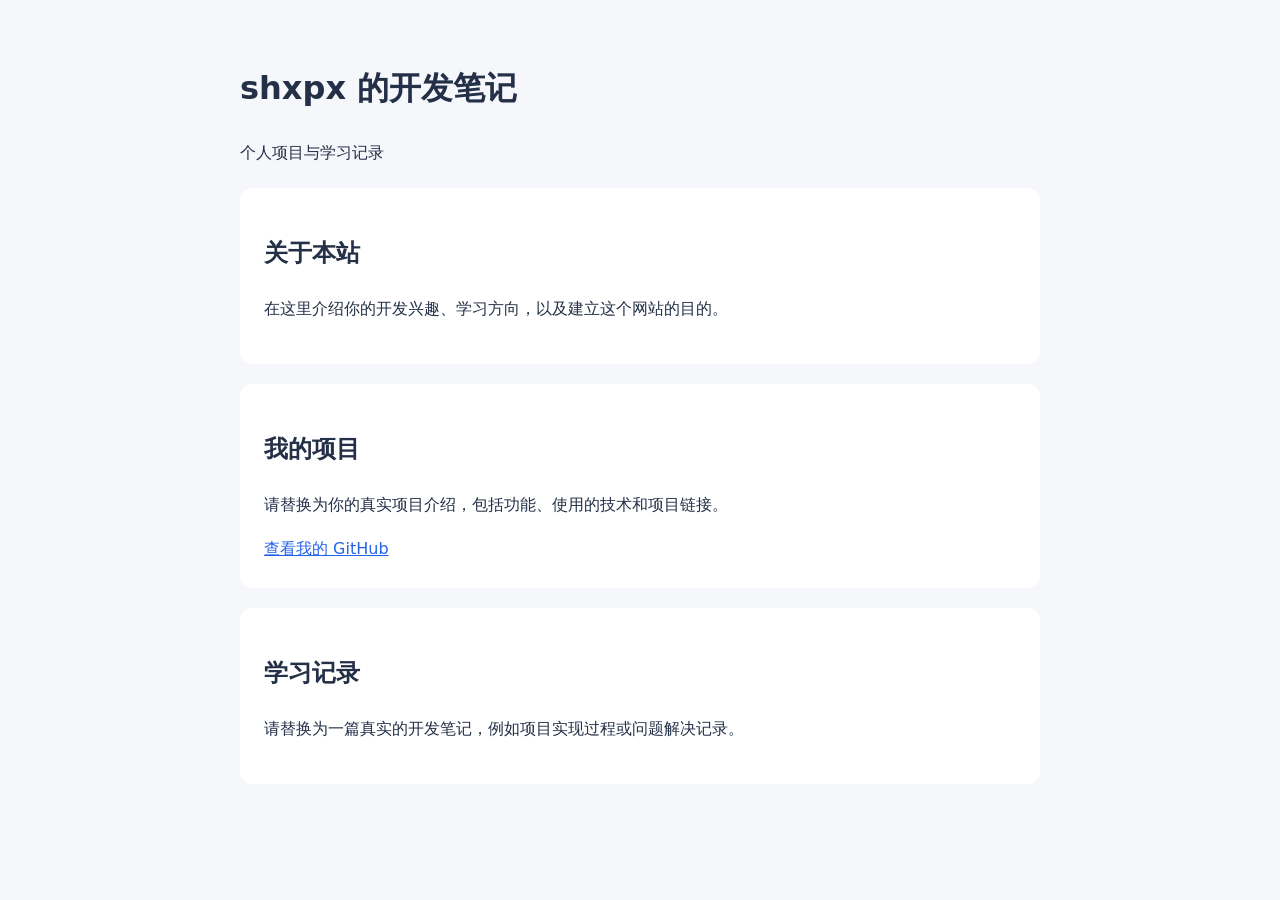
==== index.html @ f3e83999 "Create index.html" ====
<!DOCTYPE html>
<html lang="zh-CN">
<head>
  <meta charset="UTF-8">
  <meta name="viewport" content="width=device-width, initial-scale=1">
  <title>shxpx 的开发笔记</title>
  <style>
    body {
      max-width: 800px;
      margin: 60px auto;
      padding: 0 24px;
      font-family: system-ui, sans-serif;
      line-height: 1.8;
      color: #243047;
      background: #f5f7fb;
    }
    section {
      background: white;
      padding: 24px;
      margin: 20px 0;
      border-radius: 12px;
    }
    a { color: #2563eb; }
  </style>
</head>
<body>
  <header>
    <h1>shxpx 的开发笔记</h1>
    <p>个人项目与学习记录</p>
  </header>

  <section>
    <h2>关于本站</h2>
    <p>在这里介绍你的开发兴趣、学习方向，以及建立这个网站的目的。</p>
  </section>

  <section>
    <h2>我的项目</h2>
    <p>请替换为你的真实项目介绍，包括功能、使用的技术和项目链接。</p>
    <a href="https://github.com/shxpx">查看我的 GitHub</a>
  </section>

  <section>
    <h2>学习记录</h2>
    <p>请替换为一篇真实的开发笔记，例如项目实现过程或问题解决记录。</p>
  </section>
</body>
</html>
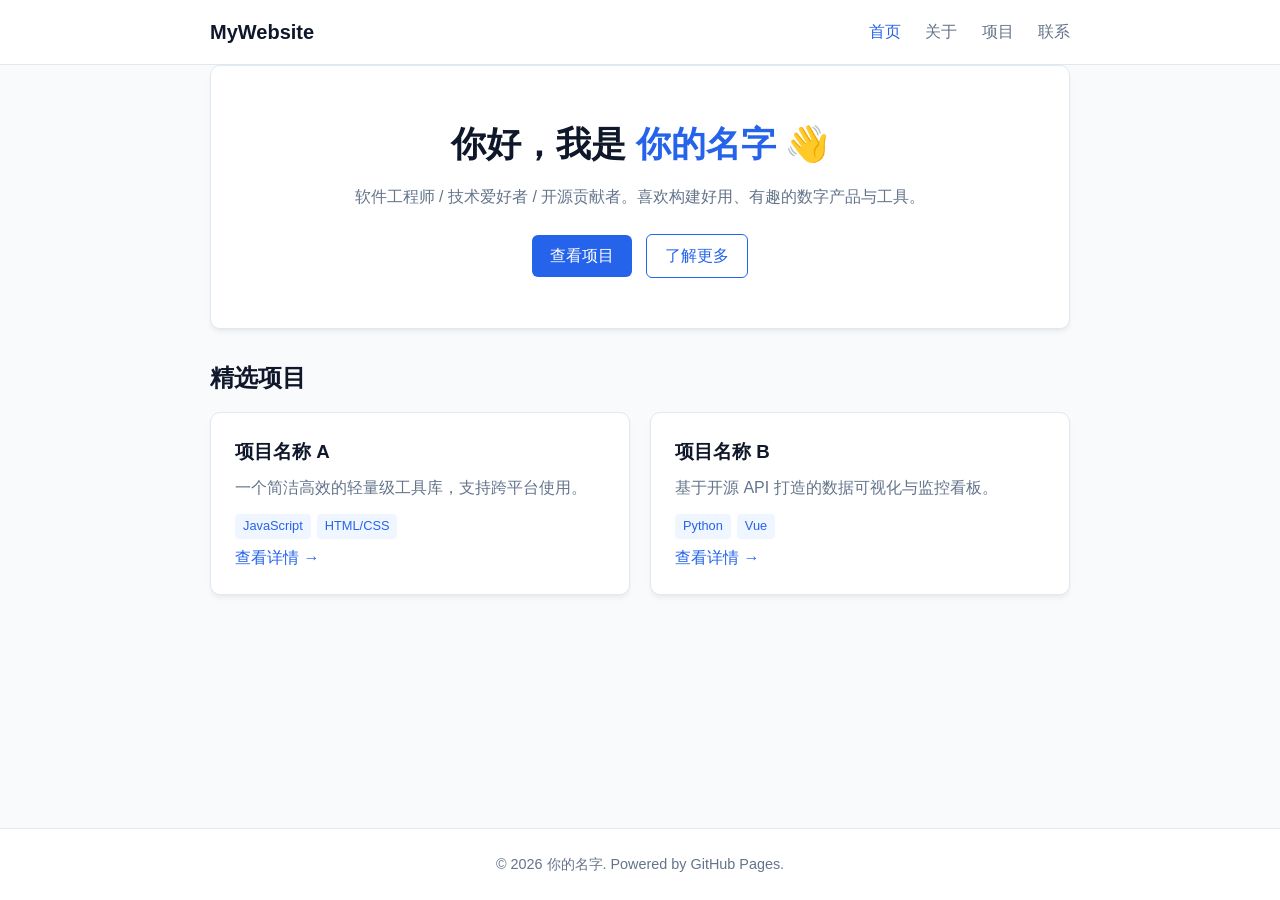
==== commit 646f7104: "Update index.html" ====
--- a/index.html
+++ b/index.html
@@ -2,47 +2,56 @@
 <html lang="zh-CN">
 <head>
   <meta charset="UTF-8">
-  <meta name="viewport" content="width=device-width, initial-scale=1">
-  <title>shxpx 的开发笔记</title>
-  <style>
-    body {
-      max-width: 800px;
-      margin: 60px auto;
-      padding: 0 24px;
-      font-family: system-ui, sans-serif;
-      line-height: 1.8;
-      color: #243047;
-      background: #f5f7fb;
-    }
-    section {
-      background: white;
-      padding: 24px;
-      margin: 20px 0;
-      border-radius: 12px;
-    }
-    a { color: #2563eb; }
-  </style>
+  <meta name="viewport" content="width=device-width, initial-scale=1.0">
+  <title>我的个人主页 | 欢迎访问</title>
+  <link rel="stylesheet" href="style.css">
 </head>
 <body>
-  <header>
-    <h1>shxpx 的开发笔记</h1>
-    <p>个人项目与学习记录</p>
-  </header>
+  <nav>
+    <div class="container">
+      <a href="index.html" class="brand">MyWebsite</a>
+      <div class="nav-links">
+        <a href="index.html" class="active">首页</a>
+        <a href="about.html">关于</a>
+        <a href="projects.html">项目</a>
+        <a href="contact.html">联系</a>
+      </div>
+    </div>
+  </nav>
 
-  <section>
-    <h2>关于本站</h2>
-    <p>在这里介绍你的开发兴趣、学习方向，以及建立这个网站的目的。</p>
-  </section>
+  <main class="container">
+    <div class="card" style="text-align: center; padding: 50px 20px;">
+      <h1 style="font-size: 2.2rem; margin-bottom: 12px;">你好，我是 <span style="color: var(--primary);">你的名字</span> 👋</h1>
+      <p style="color: var(--text-muted); max-width: 600px; margin: 0 auto 24px auto;">
+        软件工程师 / 技术爱好者 / 开源贡献者。喜欢构建好用、有趣的数字产品与工具。
+      </p>
+      <div>
+        <a href="projects.html" class="btn">查看项目</a>
+        <a href="about.html" class="btn" style="background: transparent; color: var(--primary); border: 1px solid var(--primary); margin-left: 10px;">了解更多</a>
+      </div>
+    </div>
 
-  <section>
-    <h2>我的项目</h2>
-    <p>请替换为你的真实项目介绍，包括功能、使用的技术和项目链接。</p>
-    <a href="https://github.com/shxpx">查看我的 GitHub</a>
-  </section>
+    <h2 style="margin: 30px 0 15px;">精选项目</h2>
+    <div class="grid">
+      <div class="card">
+        <h3>项目名称 A</h3>
+        <p style="color: var(--text-muted); margin: 8px 0 12px;">一个简洁高效的轻量级工具库，支持跨平台使用。</p>
+        <div><span class="tag">JavaScript</span><span class="tag">HTML/CSS</span></div>
+        <a href="projects.html" style="color: var(--primary); text-decoration: none; font-weight: 500;">查看详情 &rarr;</a>
+      </div>
+      <div class="card">
+        <h3>项目名称 B</h3>
+        <p style="color: var(--text-muted); margin: 8px 0 12px;">基于开源 API 打造的数据可视化与监控看板。</p>
+        <div><span class="tag">Python</span><span class="tag">Vue</span></div>
+        <a href="projects.html" style="color: var(--primary); text-decoration: none; font-weight: 500;">查看详情 &rarr;</a>
+      </div>
+    </div>
+  </main>
 
-  <section>
-    <h2>学习记录</h2>
-    <p>请替换为一篇真实的开发笔记，例如项目实现过程或问题解决记录。</p>
-  </section>
+  <footer>
+    <div class="container">
+      <p>© 2026 你的名字. Powered by GitHub Pages.</p>
+    </div>
+  </footer>
 </body>
 </html>
--- a/style.css
+++ b/style.css
@@ -0,0 +1,120 @@
+/* style.css */
+:root {
+  --bg-color: #f8fafc;
+  --card-bg: #ffffff;
+  --text-main: #0f172a;
+  --text-muted: #64748b;
+  --primary: #2563eb;
+  --primary-hover: #1d4ed8;
+  --border-color: #e2e8f0;
+  --shadow: 0 4px 6px -1px rgba(0, 0, 0, 0.05), 0 2px 4px -2px rgba(0, 0, 0, 0.05);
+}
+
+* {
+  box-sizing: border-box;
+  margin: 0;
+  padding: 0;
+}
+
+body {
+  font-family: -apple-system, BlinkMacSystemFont, "Segoe UI", Roboto, "Helvetica Neue", Arial, sans-serif;
+  background-color: var(--bg-color);
+  color: var(--text-main);
+  line-height: 1.6;
+  display: flex;
+  flex-direction: column;
+  min-height: 100vh;
+}
+
+.container {
+  max-width: 900px;
+  margin: 0 auto;
+  padding: 0 20px;
+  width: 100%;
+}
+
+/* 导航栏 */
+nav {
+  background-color: var(--card-bg);
+  border-bottom: 1px solid var(--border-color);
+  padding: 16px 0;
+}
+nav .container {
+  display: flex;
+  justify-content: space-between;
+  align-items: center;
+}
+.brand {
+  font-weight: 700;
+  font-size: 1.25rem;
+  color: var(--text-main);
+  text-decoration: none;
+}
+.nav-links a {
+  margin-left: 20px;
+  text-decoration: none;
+  color: var(--text-muted);
+  font-weight: 500;
+  transition: color 0.2s;
+}
+.nav-links a:hover, .nav-links a.active {
+  color: var(--primary);
+}
+
+/* 主体容器 */
+main {
+  flex: 1;
+  padding: 40px 0;
+}
+
+/* 卡片与网格 */
+.card {
+  background-color: var(--card-bg);
+  border: 1px solid var(--border-color);
+  border-radius: 10px;
+  padding: 24px;
+  box-shadow: var(--shadow);
+  margin-bottom: 20px;
+}
+.grid {
+  display: grid;
+  grid-template-columns: repeat(auto-fill, minmax(280px, 1fr));
+  gap: 20px;
+}
+
+/* 按钮与标签 */
+.btn {
+  display: inline-block;
+  padding: 8px 18px;
+  background-color: var(--primary);
+  color: #fff;
+  border-radius: 6px;
+  text-decoration: none;
+  font-weight: 500;
+  border: none;
+  cursor: pointer;
+  transition: background-color 0.2s;
+}
+.btn:hover {
+  background-color: var(--primary-hover);
+}
+.tag {
+  display: inline-block;
+  background-color: #eff6ff;
+  color: var(--primary);
+  font-size: 0.8rem;
+  padding: 2px 8px;
+  border-radius: 4px;
+  margin-right: 6px;
+  margin-bottom: 6px;
+}
+
+/* 页脚 */
+footer {
+  border-top: 1px solid var(--border-color);
+  background-color: var(--card-bg);
+  text-align: center;
+  padding: 24px 0;
+  color: var(--text-muted);
+  font-size: 0.9rem;
+}
